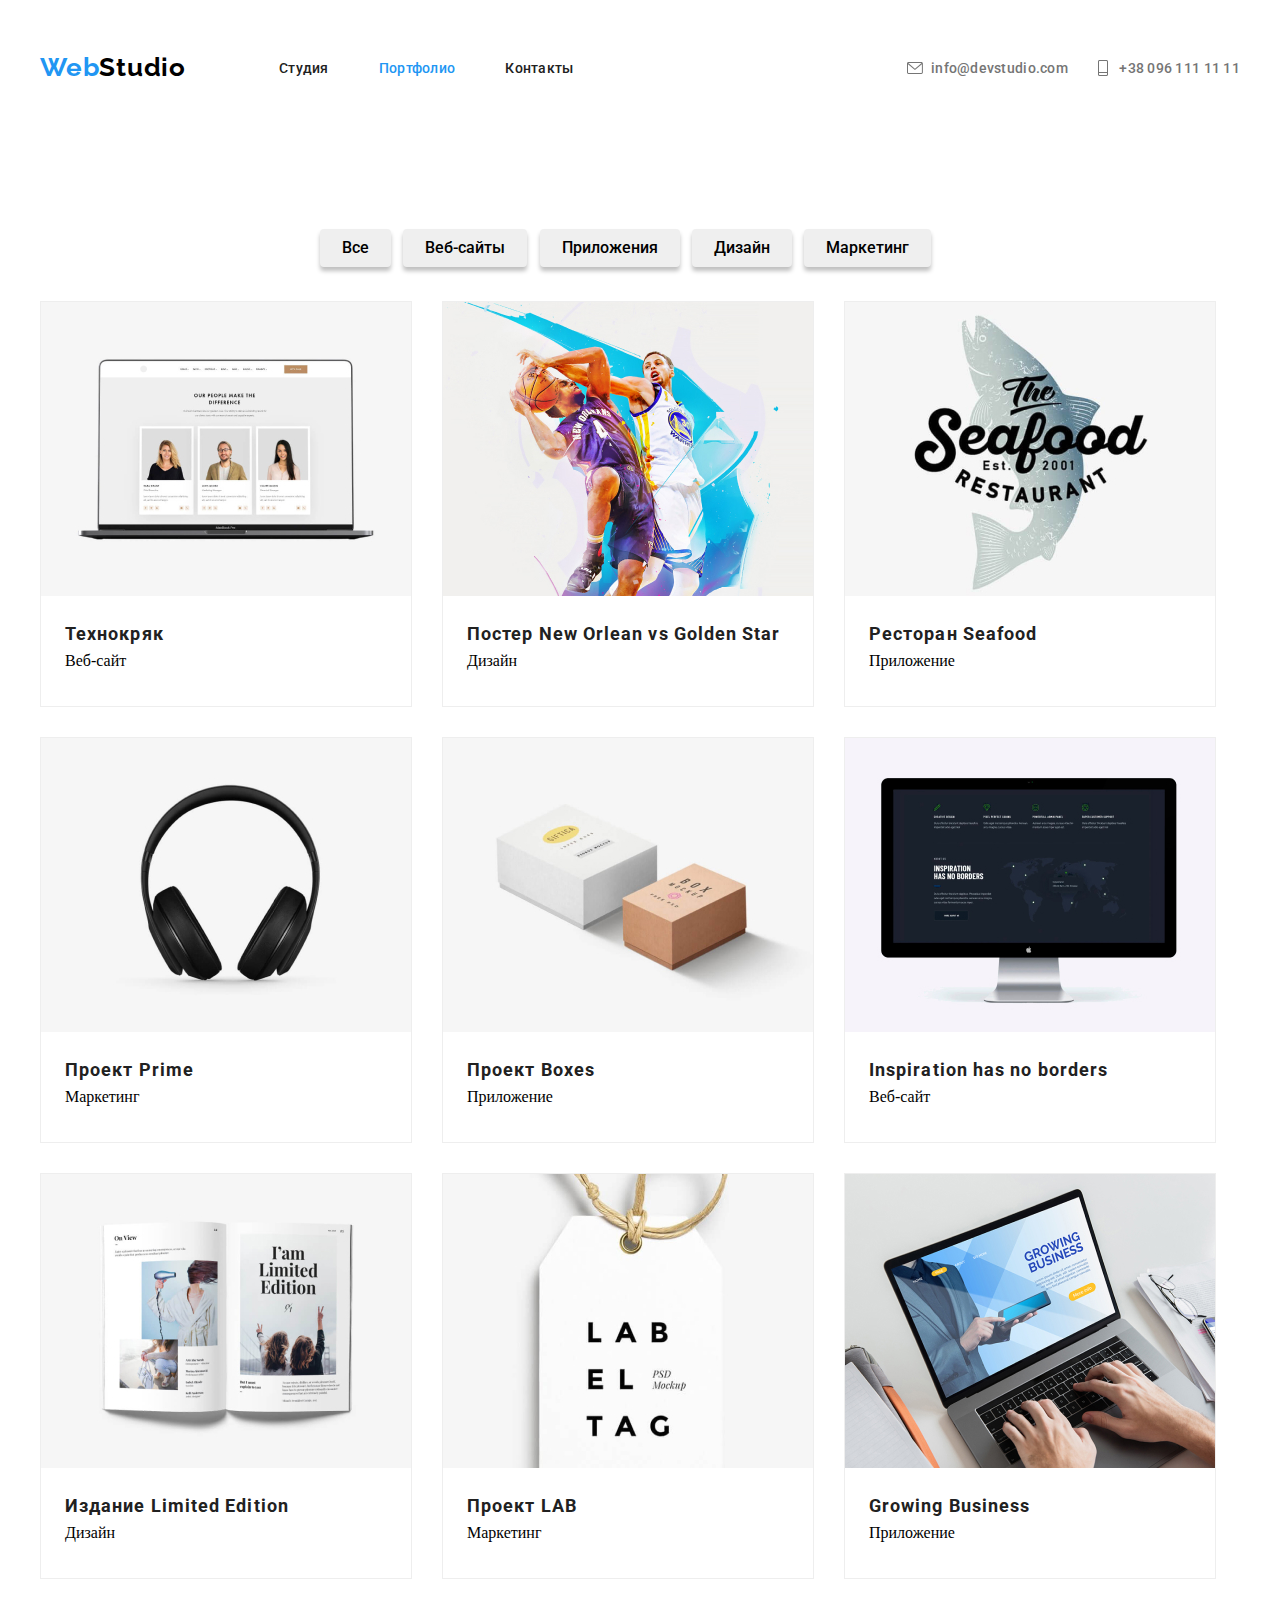
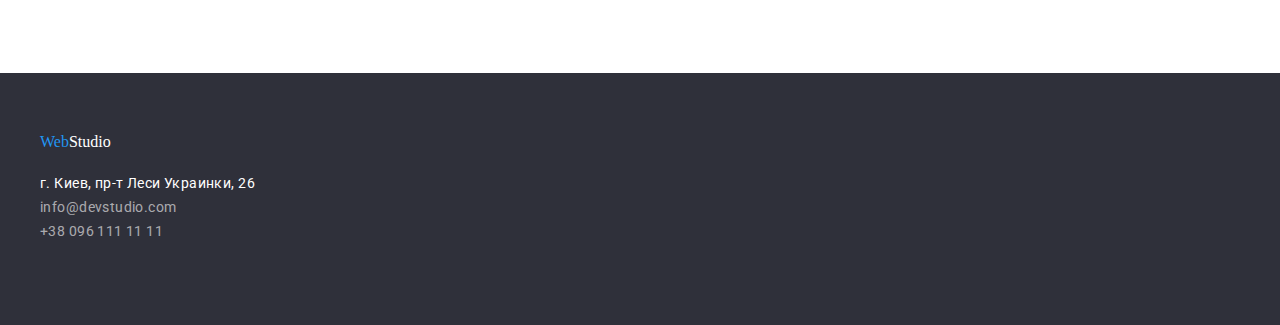
==== portfolio.html @ 3e20b07a "частичная дз-04" ====
<!DOCTYPE html>
<html lang="ru">
<head>
    <meta charset="UTF-8">
    <meta name="viewport" content="width=device-width, initial-scale=1.0">
    <title lang="en">Portfolio</title>
    <link rel="preconnect" href="https://fonts.gstatic.com" />
    <link href="https://fonts.googleapis.com/css2?family=Raleway:wght@700&family=Roboto:wght@400;500;900&display=swap"
        rel="stylesheet">
    <link rel="stylesheet" href="css/styles.css">
    <style>
        a {
            text-decoration: none;
        }
        a span {
            color:#2196F3;
        }
        li {
            list-style-type: none;
        }
    </style>
</head>

<body class="body">
    <header class="header">
        <div class="container">
            <div class="header-menu">
                <nav class="navigation">
                <a class="logo" href="#" lang="en"><span>Web</span>Studio</a>
                <ul class="navigation-list">
                    <li class="item">
                        <a class="link" href="./index.html">Студия</a>
                    </li>

                    <li class="item">
                        <a class="link-active" href="#">Портфолио</a>
                    </li>

                    <li class="item">
                        <a class="link" href="#">Контакты</a>
                    </li>
                </ul>
                </nav>
                <address class="address">
                    <div class="email-header">
                        <svg class="email-icon" width="16" height="12">
                            <use href="./images/sprite.svg#icon-email-icon"></use>
                        </svg>
                        <a class="email" href="mailto:info@devstudio.com">info@devstudio.com</a>
                    </div>
                    <div class="phone-header">
                        <svg width="10" height="16">
                            <use href="./images/sprite.svg#icon-phone-icon"></use>
                        </svg>
                        <a class="phone" href="tel:+380961111111">+38 096 111 11 11</a>
                    </div>
                </address>  
            </div>
        </div>
    </header>
    
    <main>
        <section class="gallary container">
            <ul class="filter-list">
                <li class="item">
                    <button class="filter inline-block" type="button">Все</button>
                </li>
                <li class="item">
                    <button class="filter inline-block " type="button">Веб-сайты</button>
                </li>
                <li class="item">
                    <button class="filter inline-block" type="button">Приложения</button>
                </li>
                <li class="item">
                    <button class="filter inline-block" type="button">Дизайн</button>
                </li>
                <li class="item">
                    <button class="filter inline-block" type="button">Маркетинг</button>
                </li>
            </ul> 
            
            <div class="portfolio-box">
                <ul class="portfolio-list">
                    <li class="item">
                        <img src="./images/portfolio/picture-1.jpg" alt="фото ноутбука" width="370" height="294" title="проект">
                        <div class="title-box">
                            <h4 class="project-name">Технокряк</h4>
                            <p class="project-title">Веб-сайт</p>
                        </div>
                    </li>

                    <li class="item">
                        <img src="./images/portfolio/picture-2.jpg" alt="постер баскетбол" width="370" height="294" title="проект">
                        <div class="title-box">
                            <h4 class="project-name" lang="en">Постер New Orlean vs Golden Star</h4>
                            <p class="project-title">Дизайн</p>
                        </div>
                    </li>

                    <li class="item">
                        <img src="./images/portfolio/picture-3.jpg" alt="фото рыбы" width="370" height="294" title="проект">
                        <div class="title-box">
                            <h4 class="project-name" lang="en">Ресторан Seafood</h4>
                            <p class="project-title">Приложение</p>
                        </div>
                    </li>

                    <li class="item">
                        <img src="./images/portfolio/picture-4.jpg" alt="фото наушников" width="370" height="294" title="проект">
                        <div class="title-box">
                            <h4 class="project-name" lang="en">Проект Prime</h4>
                            <p class="project-title">Маркетинг</p>
                        </div>
                    </li>

                    <li class="item">
                        <img src="./images/portfolio/picture-5.jpg" alt="фото коробок" width="370" height="294" title="проект">
                        <div class="title-box">
                            <h4 class="project-name" lang="en">Проект Boxes</h4>
                            <p class="project-title">Приложение</p>
                        </div>
                    </li>

                    <li class="item">
                        <img src="./images/portfolio/picture-6.jpg" alt="фото монитора" width="370" height="294" title="проект">
                        <div class="title-box">
                            <h4 class="project-name" lang="en">Inspiration has no borders</h4>
                            <p class="project-title">Веб-сайт</p>
                        </div>
                    </li>

                    <li class="item">
                        <img src="./images/portfolio/picture-7.jpg" alt="фото книги" width="370" height="294" title="проект">
                        <div class="title-box">
                            <h4 class="project-name" lang="en">Издание Limited Edition</h4>
                            <p class="project-title">Дизайн</p>
                        </div>
                    </li>

                    <li class="item">
                        <img src="./images/portfolio/picture-8.jpg" alt="фото бирки" width="370" height="294" title="проект">
                        <div class="title-box">
                            <h4 class="project-name" lang="en">Проект LAB</h4>
                            <p class="project-title">Маркетинг</p>
                        </div>
                    </li>

                    <li class="item">
                        <img src="./images/portfolio/picture-9.jpg" alt="фото работы за ноутбуком" width="370" height="294" title="проект">
                        <div class="title-box">
                            <h4 class="project-name">Growing Business</h4>
                            <p class="project-title">Приложение</p>
                        </div>
                    </li>
                </ul>
            </div>
        </section>
    </main>




    <footer class="footer">
        <div class="container">
            <div class="logo-box">
                <a class="logo" href="#" lang="en"><span>Web</span>Studio</a>
            </div>
            <address class="address-box">
            <ul>
                <li class="item">
                    <a class="address" href="https://goo.gl/maps/Gyq4L5XPZPUcdacv8" target="_blank">г. Киев, пр-т Леси Украинки, 26</a>
                </li>
                <li>
                    <a class="email" href="mailto:info@devstudio.com">info@devstudio.com</a>
                </li>
                <li>
                    <a class="phone" href="tel:+380961111111">+38 096 111 11 11</a>
                </li>
            </ul>
            </address> 
        </div>
    </footer>
</body>

</html>
---- css/styles.css ----
:root {
  --primary-text-color: #2196f3;
  --secondary-text-color: #212121;
  --other-text-color: #757575;
}

h1,
h2,
h3,
h4,
h5,
h6 {
  margin: 0;
}

ul {
  margin: 0;
  padding: 0;
}

p {
  margin: 0;
}

img {
  display: block;
  align-items: center;
}

.link:active {
  color: #2196F3;
}

.link:visited {
  color: #212121;
}
  
.body {
  margin: 0px;
}

.container {
  width: 1200px;
  padding: 0 15px;
  margin: 0 auto;
}

.header {
  padding-top: 20px;
  padding-bottom: 20px;
  width: auto;
}

.header .header-menu {
  display: flex;
  align-items: center;
  justify-content: space-between;
}

.header .navigation {
  display: flex;
  align-items: center;
  margin-top: 32px;
  margin-bottom: 32px;
}

.header .logo {
  font-family: "Raleway", sans-serif;
  font-style: normal;
  font-weight: bold;
  font-size: 26px;
  line-height: 31px;
  /* identical to box height */
  letter-spacing: 0.03em;
  color: #000000;
  margin-right: 93px;
}

.header .navigation-list {
  display: flex;
  align-items: center;
}

.navigation-list .item {
  font-family: Roboto;
  font-style: normal;
  font-weight: 500;
  font-size: 14px;
  line-height: 16px;
  letter-spacing: 0.02em;
}

.header .item:not(:last-child) {
  margin-right: 50px;
}

.navigation-list .link {
  color: #212121;
}

.navigation-list .link:hover,
.navigation-list .link:focus {
  color: var(--primary-text-color);
}

.header .link-active {
  color: var(--primary-text-color);
}

.header .address {
  margin-left: auto;
  display: flex;
  justify-content: space-between;
  align-items: center;
  margin-top: 32px;
  margin-bottom: 32px;
}

.header .email-header {
  display: flex;
  width: 161px;
  justify-content: space-between;
  align-items: center;
  margin-right: 30px;
} 



.header .email:hover,
.header .email:focus {
  color: var(--primary-text-color);
}

.header .email {
  font-family: "Roboto", sans-serif;
  font-style: normal;
  font-weight: 500;
  font-size: 14px;
  line-height: 16px;
  letter-spacing: 0.02em;
  color: var(--other-text-color);
}

.header .phone-header {
  display: flex;
  align-items: center;
  justify-content: space-between;
  width: 142px;
}

.address .phone {
  font-family: "Roboto", sans-serif;
  font-style: normal;
  font-weight: 500;
  font-size: 14px;
  line-height: 16px;
  letter-spacing: 0.02em;
  color: var(--other-text-color);
}

.tagline {
  width: auto;
  background-color: #2f303a;
  background-image: linear-gradient(
    rgba(47, 48, 58, 0.4),
    rgba(47, 48, 58, 0.4)
    ), 
    url("../images/main/tagline/tagline_bg.jpg");
  background-repeat: no-repeat;
  background-size: cover;
  padding: 200px 0px;
}

.title {
  font-family: "Roboto", sans-serif;
  font-style: normal;
  font-weight: 900;
  font-size: 44px;
  line-height: 60px;
  /* or 136% */
  text-align: center;
  letter-spacing: 0.06em;
  text-transform: uppercase;
  color: #ffffff;
}

.tagline .button-order-box {
  padding-top: 30px;
  text-align: center;
}

.button-order {
  display: inline-block;
  width: 200px;
  height: 50px;
  border-radius: 4px;
  background-color: #2196f3;

  font-family: "Roboto", sans-serif;
  font-style: normal;
  font-weight: bold;
  font-size: 16px;
  color: #ffffff;
  cursor: pointer;
}

.button-order:hover,
.button-order:focus {
  background: #188ce8;
}

.advantages {
  width: auto;
  margin: 94px auto;
}

.advantages .list {
  display: flex;
  justify-content: space-between;
  height: 251px;
  margin-bottom: 94px;
}

.advantages .item {
  display: inline-block;
  width: 270px;
  height: 251px;
}

.advantages .item:not(:last-child) {
  margin-right: 30px;
}

.advantages .item-box {
  width: 270px;
  height: 120px;
  background-color: #F5F4FA;
  margin-bottom: 30px;
}

.advantages .icon {
  margin: 25px 100px;
}

.advantages .item-head {
  font-family: "Roboto", sans-serif;
  font-style: normal;
  font-weight: bold;
  font-size: 14px;
  line-height: 16px;
  letter-spacing: 0.03em;
  text-transform: uppercase;
  color: var(--secondary-text-color);
}

.advantages .item-body {
  font-family: "Roboto", sans-serif;
  font-style: normal;
  font-weight: normal;
  font-size: 14px;
  line-height: 24px;
  /* or 171% */
  letter-spacing: 0.03em;
  color: var(--other-text-color);
  margin-top: 10px;
}

.our-work .title {
  font-family: "Roboto", sans-serif;
  font-style: normal;
  font-weight: bold;
  font-size: 36px;
  line-height: 42px;
  text-align: center;
  letter-spacing: 0.03em;
  color: #212121;
}

.our-work .presentation-list {
  display: flex;
  justify-content: space-between;
  padding-top: 50px;
  padding-bottom: 94px;
}

.presentation-list .item {
  display: inline-block;
  width: 370px;
  height: 294px;
}

.presentation-list .item:not(:last-child) {
  margin-right: 30px;
}

.our-team {
  width: auto;
  background: #f5f4fa;
}

.our-team .title {
  font-family: "Roboto", sans-serif;
  font-style: normal;
  font-weight: bold;
  font-size: 36px;
  line-height: 42px;
  text-align: center;
  letter-spacing: 0.03em;
  color: var(--secondary-text-color);
  padding-top: 94px;
}

.our-team .our-team-list {
  display: flex;
  justify-content: space-between;
  padding-top: 50px;
  padding-bottom: 94px;
}

.our-team-list .item {
  display: inline-block;
  width: 270px;
  height: 428px;
  left: 215px;
  top: 1635px;
  background: #ffffff;
  box-shadow: 0px 1px 3px rgba(0, 0, 0, 0.12), 0px 1px 1px rgba(0, 0, 0, 0.14),
    0px 2px 1px rgba(0, 0, 0, 0.2);
  border-radius: 0px 0px 4px 4px;
}

.our-team-list .item:not(:last-child) {
  margin-right: 30px;
}

.our-team-list .employee-name {
  font-family: "Roboto", sans-serif;
  font-style: normal;
  font-weight: 500;
  font-size: 16px;
  line-height: 19px;
  /* identical to box height */
  text-align: center;
  letter-spacing: 0.03em;
  color: var(--secondary-text-color);
  padding-top: 30px;
}

.our-team-list .employee-position {
  font-family: "Roboto", sans-serif;
  font-style: normal;
  font-weight: normal;
  font-size: 16px;
  line-height: 19px;
  /* identical to box height */
  text-align: center;
  letter-spacing: 0.03em;
  color: var(--other-text-color);
  padding-top: 10px;
}






















.our-team .social-box {
  display: flex;
  justify-content: space-between;
  width: 206px;
  height: 44px;
  margin: 16px 32px 30px 32px;
}



.our-team .social-link {
  display:flex;
  justify-content: center;
  align-items: center;
  width: 44px;
  height: 44px;
  background-color: #ffff;
  border-radius: 50%;
  
}


/* .social-link:hover .social-icon,
.social-link:focus .social-icon {
  fill: #FFFFFF;
} */


.our-team .social-icon {
   width: 20px;
   height: 20px;
}

.clients {
  width: auto;
  background: #ffffff;
}

.clients .title {
  font-family: "Roboto", sans-serif;
  font-style: normal;
  font-weight: bold;
  font-size: 36px;
  line-height: 42px;
  text-align: center;
  letter-spacing: 0.03em;
  color: #212121;
  padding-top: 94px;
}

.clients .box-icon {
  display: flex;
  justify-content: space-between;
  align-items: center;
  padding-top: 50px;
  padding-bottom: 94px;
}

.clients .item-icon {
  display: flex;
  justify-content: center;
  align-items: center;
  width: 170px;
  height: 90px;
  border: 1px solid #AFB1B8;
  border-radius: 4px;
}

.clients .client-icon {
  
  
}































.footer {
  width: auto;
  height: 252px;
  background: #2f303a;
}

.footer .logo-box {
  width: 145;
  height: 31;
  padding-top: 60px;
}
.footer .logo {
 color: #ffffff;
}

.footer .address-box {
  width: 231px;
  height: 81px;
  margin-top: 20px;
}

.footer .address {
font-family: Roboto;
font-style: normal;
font-weight: normal;
font-size: 14px;
line-height: 24px;
/* or 171% */
letter-spacing: 0.03em;
color: #FFFFFF;
}

.footer .item :not(:last-child) {
  padding-bottom: 9px;
}

.footer .email,
.footer .phone {
font-family: Roboto;
font-style: normal;
font-weight: normal;
font-size: 14px;
line-height: 24px;
/* or 171% */
letter-spacing: 0.03em;
color: rgba(255, 255, 255, 0.6);
}

.body {
  margin: 0px;
}

.gallary .filter-list {
  display: flex;
  margin: 94px 309px 34px 280px;
  justify-content: space-between;
  border: 0px;
}
   
.filter-list .item:not(:last-child) {
  margin-right: 8px;
}

.item .filter {
  font-family: "Roboto", sans-serif;
  font-style: normal;
  font-weight: 500;
  font-size: 16px;
  line-height: 26px;
  /* identical to box height, or 162% */
  
  text-align: center;
  vertical-align: Top;
  letter-spacing: 3%
  letter-spacing: 0.03em;
  padding: 6px 22px;
  background color: #F5F4FA;
  box-shadow: 0px 4px 4px rgba(0, 0, 0, 0.25);
  border-radius: 4px;
  cursor: pointer;
  border: 0px;
}

.item .filter:hover,
.item .filter:focus {
  background-color: var(--primary-text-color);
  color: #ffffff;
}

.gallary .portfolio-box {
  margin-right: auto;
  margin-left: auto;
  margin-bottom: 94px;
}

.portfolio-box .portfolio-list{
  margin: 0px;
  padding: 0px;
  list-style: none;
  display: flex;
  flex-wrap: wrap;
  margin-top: -30px;
  margin-left: -30px;
}

.portfolio-list .item {
  flex-basis: calc(100/3 - 36px);
  margin-left: 30px;
  margin-top: 30px;
  margin-right: 0px;
  border: 1px solid #eeeeee;
}

.portfolio-list .title-box {
  width: 322px;
  height: 70px;
  padding: 20px 24px;
}

.portfolio-list .project-name {
  font-family: "Roboto", sans-serif;
  font-style: normal;
  font-weight: bold;
  font-size: 18px;
  line-height: 36px;
  /* identical to box height, or 200% */
  letter-spacing: 0.06em;
  color: var(--secondary-text-color);
}

.list-portfolio .project-title {
  font-family: "Roboto", sans-serif;
  font-style: normal;
  font-weight: normal;
  font-size: 16px;
  line-height: 30px;
  /* identical to box height, or 187% */
  letter-spacing: 0.03em;
  color: var(--other-text-color);
}
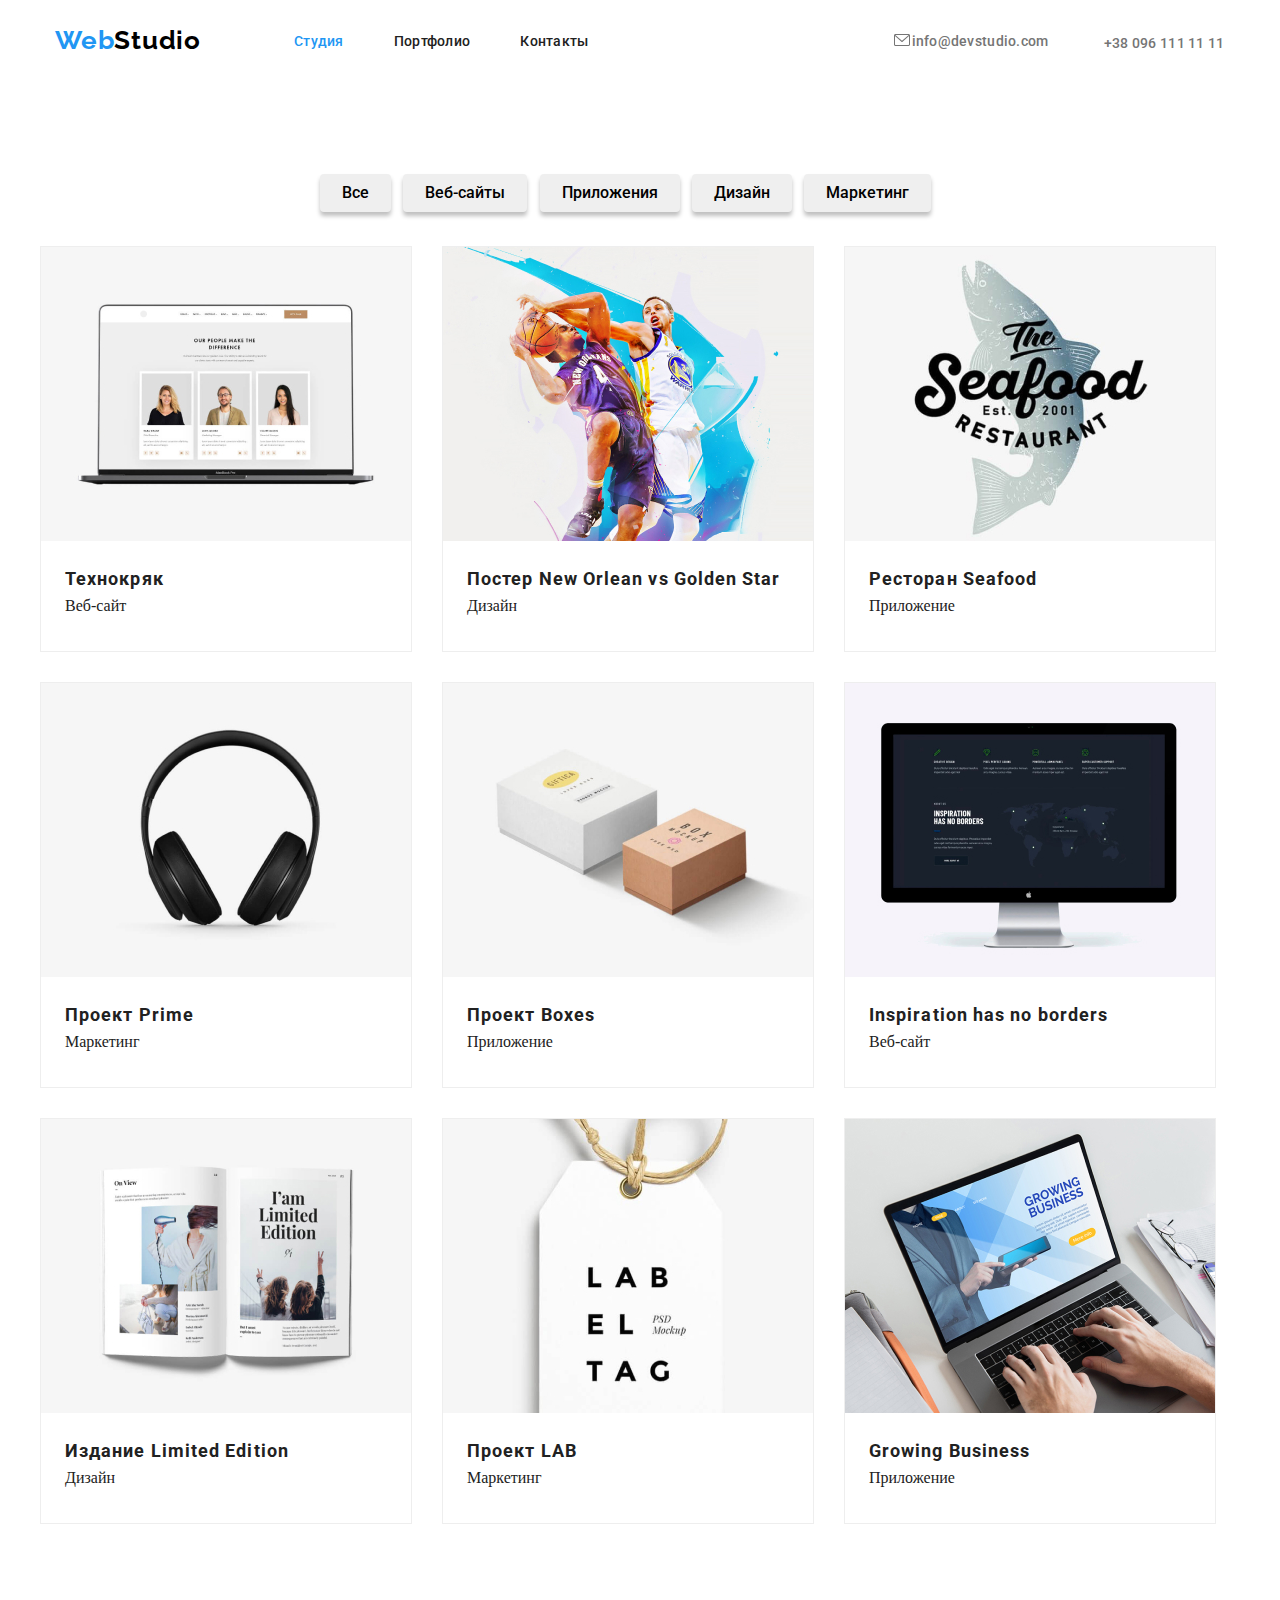
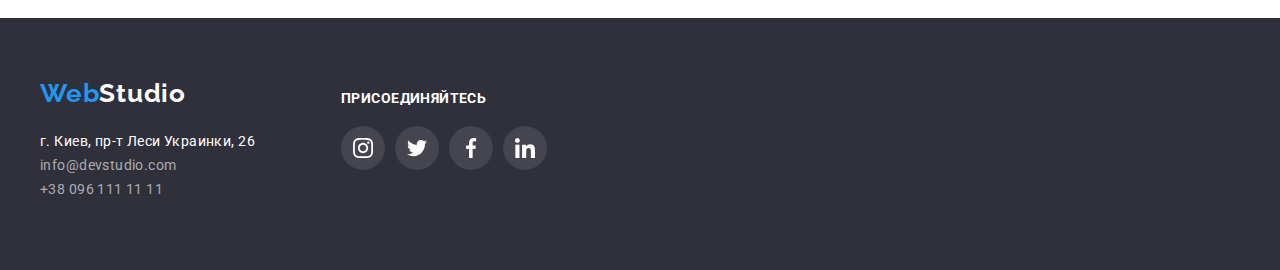
==== commit 565e0de7: "ДЗ04" ====
--- a/portfolio.html
+++ b/portfolio.html
@@ -25,36 +25,28 @@
     <header class="header">
         <div class="container">
             <div class="header-menu">
-                <nav class="navigation">
                 <a class="logo" href="#" lang="en"><span>Web</span>Studio</a>
                 <ul class="navigation-list">
                     <li class="item">
-                        <a class="link" href="./index.html">Студия</a>
-                    </li>
-
-                    <li class="item">
-                        <a class="link-active" href="#">Портфолио</a>
-                    </li>
-
+                        <a class="link-active" href="#">Студия</a>
+                    </li>
+    
+                    <li class="item">
+                        <a class="link" href="./portfolio.html">Портфолио</a>
+                    </li>
+    
                     <li class="item">
                         <a class="link" href="#">Контакты</a>
                     </li>
                 </ul>
-                </nav>
-                <address class="address">
-                    <div class="email-header">
-                        <svg class="email-icon" width="16" height="12">
-                            <use href="./images/sprite.svg#icon-email-icon"></use>
-                        </svg>
-                        <a class="email" href="mailto:info@devstudio.com">info@devstudio.com</a>
-                    </div>
-                    <div class="phone-header">
-                        <svg width="10" height="16">
-                            <use href="./images/sprite.svg#icon-phone-icon"></use>
-                        </svg>
-                        <a class="phone" href="tel:+380961111111">+38 096 111 11 11</a>
-                    </div>
-                </address>  
+    
+                <div class="email-box">
+                    <a class="email-link" href="">info@devstudio.com</a>
+                </div>
+    
+                <div class="phone-box">
+                    <a class="phone-link" href="">+38 096 111 11 11</a>
+                </div>
             </div>
         </div>
     </header>
@@ -82,104 +74,164 @@
             <div class="portfolio-box">
                 <ul class="portfolio-list">
                     <li class="item">
-                        <img src="./images/portfolio/picture-1.jpg" alt="фото ноутбука" width="370" height="294" title="проект">
-                        <div class="title-box">
-                            <h4 class="project-name">Технокряк</h4>
-                            <p class="project-title">Веб-сайт</p>
-                        </div>
-                    </li>
-
-                    <li class="item">
-                        <img src="./images/portfolio/picture-2.jpg" alt="постер баскетбол" width="370" height="294" title="проект">
-                        <div class="title-box">
-                            <h4 class="project-name" lang="en">Постер New Orlean vs Golden Star</h4>
-                            <p class="project-title">Дизайн</p>
-                        </div>
-                    </li>
-
-                    <li class="item">
-                        <img src="./images/portfolio/picture-3.jpg" alt="фото рыбы" width="370" height="294" title="проект">
-                        <div class="title-box">
-                            <h4 class="project-name" lang="en">Ресторан Seafood</h4>
-                            <p class="project-title">Приложение</p>
-                        </div>
-                    </li>
-
-                    <li class="item">
-                        <img src="./images/portfolio/picture-4.jpg" alt="фото наушников" width="370" height="294" title="проект">
-                        <div class="title-box">
-                            <h4 class="project-name" lang="en">Проект Prime</h4>
-                            <p class="project-title">Маркетинг</p>
-                        </div>
-                    </li>
-
-                    <li class="item">
-                        <img src="./images/portfolio/picture-5.jpg" alt="фото коробок" width="370" height="294" title="проект">
-                        <div class="title-box">
-                            <h4 class="project-name" lang="en">Проект Boxes</h4>
-                            <p class="project-title">Приложение</p>
-                        </div>
-                    </li>
-
-                    <li class="item">
-                        <img src="./images/portfolio/picture-6.jpg" alt="фото монитора" width="370" height="294" title="проект">
-                        <div class="title-box">
-                            <h4 class="project-name" lang="en">Inspiration has no borders</h4>
-                            <p class="project-title">Веб-сайт</p>
-                        </div>
-                    </li>
-
-                    <li class="item">
-                        <img src="./images/portfolio/picture-7.jpg" alt="фото книги" width="370" height="294" title="проект">
-                        <div class="title-box">
-                            <h4 class="project-name" lang="en">Издание Limited Edition</h4>
-                            <p class="project-title">Дизайн</p>
-                        </div>
-                    </li>
-
-                    <li class="item">
-                        <img src="./images/portfolio/picture-8.jpg" alt="фото бирки" width="370" height="294" title="проект">
-                        <div class="title-box">
-                            <h4 class="project-name" lang="en">Проект LAB</h4>
-                            <p class="project-title">Маркетинг</p>
-                        </div>
-                    </li>
-
-                    <li class="item">
-                        <img src="./images/portfolio/picture-9.jpg" alt="фото работы за ноутбуком" width="370" height="294" title="проект">
-                        <div class="title-box">
-                            <h4 class="project-name">Growing Business</h4>
-                            <p class="project-title">Приложение</p>
-                        </div>
+                        <a class="link" href="">
+                            <img src="./images/portfolio/picture-1.jpg" alt="фото ноутбука" width="370" height="294" title="проект">
+                            <div class="title-box">
+                                <h4 class="project-name">Технокряк</h4>
+                                <p class="project-title">Веб-сайт</p>
+                            </div>
+                        </a>
+                    </li>
+
+                    <li class="item">
+                        <a class="link" href="">
+                            <img src="./images/portfolio/picture-2.jpg" alt="постер баскетбол" width="370" height="294" title="проект">
+                            <div class="title-box">
+                                <h4 class="project-name" lang="en">Постер New Orlean vs Golden Star</h4>
+                                <p class="project-title">Дизайн</p>
+                            </div>
+                        </a>
+                    </li>
+
+                    <li class="item">
+                        <a class="link" href="">
+                            <img src="./images/portfolio/picture-3.jpg" alt="фото рыбы" width="370" height="294" title="проект">
+                            <div class="title-box">
+                                <h4 class="project-name" lang="en">Ресторан Seafood</h4>
+                                <p class="project-title">Приложение</p>
+                            </div>
+                        </a>
+                    </li>
+
+                    <li class="item">
+                        <a class="link" href="">
+                            <img src="./images/portfolio/picture-4.jpg" alt="фото наушников" width="370" height="294" title="проект">
+                            <div class="title-box">
+                                <h4 class="project-name" lang="en">Проект Prime</h4>
+                                <p class="project-title">Маркетинг</p>
+                            </div>
+                        </a>
+                    </li>
+
+                    <li class="item">
+                        <a class="link" href="">
+                            <img src="./images/portfolio/picture-5.jpg" alt="фото коробок" width="370" height="294" title="проект">
+                            <div class="title-box">
+                                <h4 class="project-name" lang="en">Проект Boxes</h4>
+                                <p class="project-title">Приложение</p>
+                            </div>
+                        </a>
+                    </li>
+
+                    <li class="item">
+                        <a class="link" href="">
+                            <img src="./images/portfolio/picture-6.jpg" alt="фото монитора" width="370" height="294" title="проект">
+                            <div class="title-box">
+                                <h4 class="project-name" lang="en">Inspiration has no borders</h4>
+                                <p class="project-title">Веб-сайт</p>
+                            </div>
+                        </a>
+                    </li>
+
+                    <li class="item">
+                        <a class="link" href="">
+                            <img src="./images/portfolio/picture-7.jpg" alt="фото книги" width="370" height="294" title="проект">
+                            <div class="title-box">
+                                <h4 class="project-name" lang="en">Издание Limited Edition</h4>
+                                <p class="project-title">Дизайн</p>
+                            </div>
+                        </a>
+                    </li>
+
+                    <li class="item">
+                        <a class="link" href="">
+                            <img src="./images/portfolio/picture-8.jpg" alt="фото бирки" width="370" height="294" title="проект">
+                            <div class="title-box">
+                                <h4 class="project-name" lang="en">Проект LAB</h4>
+                                <p class="project-title">Маркетинг</p>
+                            </div>
+                        </a>
+                    </li>
+
+                    <li class="item">
+                        <a class="link" href="">
+                            <img src="./images/portfolio/picture-9.jpg" alt="фото работы за ноутбуком" width="370" height="294" title="проект">
+                            <div class="title-box">
+                                <h4 class="project-name">Growing Business</h4>
+                                <p class="project-title">Приложение</p>
+                            </div>
+                        </a>
                     </li>
                 </ul>
             </div>
         </section>
     </main>
 
-
-
-
     <footer class="footer">
         <div class="container">
-            <div class="logo-box">
-                <a class="logo" href="#" lang="en"><span>Web</span>Studio</a>
+            <div class="footer-info">
+                <div class="first-box">
+                    <div class="logo-box">
+                        <a class="logo" href="#" lang="en"><span>Web</span>Studio</a>
+                    </div>
+                    <address class="contacts">
+                        <ul>
+                            <li class="item">
+                                <a class="address" href="https://goo.gl/maps/Gyq4L5XPZPUcdacv8" target="_blank">г. Киев,
+                                    пр-т Леси Украинки, 26</a>
+                            </li>
+    
+                            <li class="item">
+                                <a class="email" href="mailto:info@devstudio.com">info@devstudio.com</a>
+                            </li>
+    
+                            <li class="item">
+                                <a class="phone" href="tel:+380961111111">+38 096 111 11 11</a>
+                            </li>
+                        </ul>
+                    </address>
+                </div>
+    
+                <div class="second-box">
+                    <p class="invitation">Присоединяйтесь</p>
+                    <ul class="footer-social-box">
+                        <li class="social-item">
+                            <a class="social-link" href="">
+                                <svg class="social-icon">
+                                    <use href="./images/sprite.svg#icon-instagram-icon"></use>
+                                </svg>
+                            </a>
+                        </li>
+    
+                        <li class="social-item">
+                            <a class="social-link" href="">
+                                <svg class="social-icon">
+                                    <use href="./images/sprite.svg#icon-twitter-icon"></use>
+                                </svg>
+                            </a>
+                        </li>
+    
+                        <li class="social-item">
+                            <a class="social-link" href="">
+                                <svg class="social-icon">
+                                    <use href="./images/sprite.svg#icon-facebook-icon"></use>
+                                </svg>
+                            </a>
+                        </li>
+    
+                        <li class="social-item">
+                            <a class="social-link" href="">
+                                <svg class="social-icon">
+                                    <use href="./images/sprite.svg#icon-linkedin-icon"></use>
+                                </svg>
+                            </a>
+                        </li>
+                    </ul>
+                </div>
             </div>
-            <address class="address-box">
-            <ul>
-                <li class="item">
-                    <a class="address" href="https://goo.gl/maps/Gyq4L5XPZPUcdacv8" target="_blank">г. Киев, пр-т Леси Украинки, 26</a>
-                </li>
-                <li>
-                    <a class="email" href="mailto:info@devstudio.com">info@devstudio.com</a>
-                </li>
-                <li>
-                    <a class="phone" href="tel:+380961111111">+38 096 111 11 11</a>
-                </li>
-            </ul>
-            </address> 
         </div>
     </footer>
+
 </body>
 
 </html>
--- a/css/styles.css
+++ b/css/styles.css
@@ -46,92 +46,40 @@
 }
 
 .header {
-  padding-top: 20px;
-  padding-bottom: 20px;
   width: auto;
+  height: 80px;
+  background: #FFFFFF;
 }
 
 .header .header-menu {
   display: flex;
   align-items: center;
-  justify-content: space-between;
-}
-
-.header .navigation {
-  display: flex;
-  align-items: center;
-  margin-top: 32px;
-  margin-bottom: 32px;
 }
 
 .header .logo {
+  display: inline-block;
+  padding: 24px 0px 25px 15px;
   font-family: "Raleway", sans-serif;
   font-style: normal;
   font-weight: bold;
   font-size: 26px;
   line-height: 31px;
-  /* identical to box height */
   letter-spacing: 0.03em;
   color: #000000;
-  margin-right: 93px;
 }
 
 .header .navigation-list {
-  display: flex;
-  align-items: center;
-}
-
-.navigation-list .item {
-  font-family: Roboto;
-  font-style: normal;
-  font-weight: 500;
-  font-size: 14px;
-  line-height: 16px;
-  letter-spacing: 0.02em;
-}
-
-.header .item:not(:last-child) {
+  display:flex;
+  padding: 32px 0px 32px 0px;
+  margin: 0px 305px 0px 93px;
+}
+
+.navigation-list .item:not(:last-child) {
   margin-right: 50px;
 }
 
+.navigation-list .link-active,
 .navigation-list .link {
-  color: #212121;
-}
-
-.navigation-list .link:hover,
-.navigation-list .link:focus {
-  color: var(--primary-text-color);
-}
-
-.header .link-active {
-  color: var(--primary-text-color);
-}
-
-.header .address {
-  margin-left: auto;
-  display: flex;
-  justify-content: space-between;
-  align-items: center;
-  margin-top: 32px;
-  margin-bottom: 32px;
-}
-
-.header .email-header {
-  display: flex;
-  width: 161px;
-  justify-content: space-between;
-  align-items: center;
-  margin-right: 30px;
-} 
-
-
-
-.header .email:hover,
-.header .email:focus {
-  color: var(--primary-text-color);
-}
-
-.header .email {
   font-family: "Roboto", sans-serif;
   font-style: normal;
   font-weight: 500;
@@ -141,25 +89,90 @@
   color: var(--other-text-color);
 }
 
-.header .phone-header {
-  display: flex;
-  align-items: center;
-  justify-content: space-between;
-  width: 142px;
-}
-
-.address .phone {
+.navigation-list .link {
+  color: #212121;
+}
+
+.navigation-list .link:hover,
+.navigation-list .link:focus {
+  color: var(--primary-text-color);
+}
+
+.header .link-active {
+  color: var(--primary-text-color);
+}
+
+.header .email-box {
+  display: flex;
+  width: 161px;
+  height: 16px;
+  margin: 0px 30px 0px 0px;
+  padding: 32px 0px 32px 0px;
+  align-items: center;
+} 
+
+.email-box .email-link {
   font-family: "Roboto", sans-serif;
   font-style: normal;
   font-weight: 500;
   font-size: 14px;
   line-height: 16px;
   letter-spacing: 0.02em;
-  color: var(--other-text-color);
+  color: #757575;
+  margin: 0px;
+  padding: 0px;
+}
+
+.email-box .email-link::before {
+  display:inline-block;
+  content: "";
+  width: 16px;
+  height: 12px;
+  margin-right: 2px;
+  background-image: url("../images/main/header/envelope.svg")
+}
+
+.email-box .email-link:hover,
+.email-box .email-link:focus {
+  color: var(--primary-text-color); 
+}
+
+.header .phone-box {
+  display: flex;
+  width: 142px;
+  height: 16px;
+  margin: 0px;
+  padding: 32px 15px 32px 0px;
+  align-items: center;
+}
+
+.phone-box .phone-link {
+  font-family: "Roboto", sans-serif;
+  font-style: normal;
+  font-weight: 500;
+  font-size: 14px;
+  line-height: 16px;
+  letter-spacing: 0.02em;
+  color: #757575;
+}
+
+.phone-box .phone-link::before {
+  display:inline-block;
+  content: "";
+  width: 10px;
+  height: 16px;
+  margin-right: 10px;
+  background-image: url("../images/sprite.svg#icon-phone-icon")
+}
+
+.phone-box .phone-link:hover,
+.phone-box .phone-link:focus {
+  color: var(--primary-text-color); 
 }
 
 .tagline {
   width: auto;
+  height: 600px;
   background-color: #2f303a;
   background-image: linear-gradient(
     rgba(47, 48, 58, 0.4),
@@ -168,10 +181,16 @@
     url("../images/main/tagline/tagline_bg.jpg");
   background-repeat: no-repeat;
   background-size: cover;
-  padding: 200px 0px;
+}
+
+.tagline .title-box {
+  text-align: center;
 }
 
 .title {
+  display: inline-block;
+  padding: 200px 252px 0px 252px;
+  margin: 0px 0px 30px 0px;
   font-family: "Roboto", sans-serif;
   font-style: normal;
   font-weight: 900;
@@ -185,7 +204,6 @@
 }
 
 .tagline .button-order-box {
-  padding-top: 30px;
   text-align: center;
 }
 
@@ -193,6 +211,8 @@
   display: inline-block;
   width: 200px;
   height: 50px;
+  padding: 0px;
+  margin: none;
   border-radius: 4px;
   background-color: #2196f3;
 
@@ -265,6 +285,11 @@
   margin-top: 10px;
 }
 
+.our-work .title-box {
+  text-align: center;
+  padding: 0px;
+}
+
 .our-work .title {
   font-family: "Roboto", sans-serif;
   font-style: normal;
@@ -274,6 +299,7 @@
   text-align: center;
   letter-spacing: 0.03em;
   color: #212121;
+  padding: 0px;
 }
 
 .our-work .presentation-list {
@@ -296,6 +322,10 @@
 .our-team {
   width: auto;
   background: #f5f4fa;
+}
+
+.our-team .title-box {
+  text-align: center;
 }
 
 .our-team .title {
@@ -359,27 +389,6 @@
   padding-top: 10px;
 }
 
-
-
-
-
-
-
-
-
-
-
-
-
-
-
-
-
-
-
-
-
-
 .our-team .social-box {
   display: flex;
   justify-content: space-between;
@@ -388,29 +397,31 @@
   margin: 16px 32px 30px 32px;
 }
 
-
-
 .our-team .social-link {
   display:flex;
   justify-content: center;
   align-items: center;
   width: 44px;
   height: 44px;
-  background-color: #ffff;
+  background-color: #ffffff;
   border-radius: 50%;
   
 }
 
-
-/* .social-link:hover .social-icon,
+.social-link:hover,
+.social-link:focus {
+  background-color: #2196f3;
+}
+
+.social-link:hover .social-icon,
 .social-link:focus .social-icon {
   fill: #FFFFFF;
-} */
-
+}
 
 .our-team .social-icon {
    width: 20px;
    height: 20px;
+   fill: #afb1b8;
 }
 
 .clients {
@@ -418,6 +429,10 @@
   background: #ffffff;
 }
 
+.clients .title-box {
+  text-align: center;
+}
+
 .clients .title {
   font-family: "Roboto", sans-serif;
   font-style: normal;
@@ -430,58 +445,49 @@
   padding-top: 94px;
 }
 
-.clients .box-icon {
+.clients .client-box {
   display: flex;
   justify-content: space-between;
   align-items: center;
+  width: 1170px;
+  height: 182px;
   padding-top: 50px;
   padding-bottom: 94px;
 }
 
-.clients .item-icon {
+.clients .client-item {
   display: flex;
   justify-content: center;
   align-items: center;
   width: 170px;
   height: 90px;
+}
+
+.clients .client-link {
+  display: flex;
+  justify-content: center;
+  align-items: center;
+  width: 170px;
+  height: 90px;
+  padding: 0px;
+  margin: none;
   border: 1px solid #AFB1B8;
   border-radius: 4px;
 }
 
-.clients .client-icon {
-  
-  
-}
-
-
-
-
-
-
-
-
-
-
-
-
-
-
-
-
-
-
-
-
-
-
-
-
-
-
-
-
-
-
+.client-icon {
+  fill:#afb1b8;
+}
+
+.client-link:hover,
+.client-link:focus {
+  border: 1px solid #2196f3;
+}
+
+.client-link:hover .client-icon,
+.client-link:focus .client-icon {
+  fill: #2196f3;
+}
 
 .footer {
   width: auto;
@@ -489,46 +495,107 @@
   background: #2f303a;
 }
 
-.footer .logo-box {
-  width: 145;
-  height: 31;
+.footer .footer-info {
+  display: flex;
+  justify-content: start;
+}
+
+.footer .first-box {
+  display: block;
   padding-top: 60px;
-}
+  padding-bottom: 60px;
+  margin-right: 70px;
+}
+
 .footer .logo {
- color: #ffffff;
-}
-
-.footer .address-box {
+  font-family: "Raleway", sans-serif;
+  font-style: normal;
+  font-weight: bold;
+  font-size: 26px;
+  line-height: 31px;
+/* identical to box height */
+  letter-spacing: 0.03em;
+  color: #ffffff;
+}
+
+.footer .contacts {
   width: 231px;
   height: 81px;
   margin-top: 20px;
 }
 
-.footer .address {
-font-family: Roboto;
-font-style: normal;
-font-weight: normal;
-font-size: 14px;
-line-height: 24px;
-/* or 171% */
-letter-spacing: 0.03em;
-color: #FFFFFF;
-}
-
 .footer .item :not(:last-child) {
   padding-bottom: 9px;
 }
 
+.footer .address {
+  font-family: "Roboto", sans-serif;
+  font-style: normal;
+  font-weight: normal;
+  font-size: 14px;
+  line-height: 24px;
+  letter-spacing: 0.03em;
+  color: #FFFFFF;
+}
+
 .footer .email,
 .footer .phone {
-font-family: Roboto;
-font-style: normal;
-font-weight: normal;
-font-size: 14px;
-line-height: 24px;
-/* or 171% */
-letter-spacing: 0.03em;
-color: rgba(255, 255, 255, 0.6);
+  font-family: "Roboto", sans-serif;
+  font-style: normal;
+  font-weight: normal;
+  font-size: 14px;
+  line-height: 24px;
+  letter-spacing: 0.03em;
+  color: rgba(255, 255, 255, 0.6);
+}
+
+.footer .second-box {
+  display: inline-block;
+  width: 206px;
+  height: 80px;
+  padding-top: 72px;
+  padding-bottom: 100px;
+}
+
+.footer .invitation {
+  font-family: "Roboto", sans-serif;
+  font-style: normal;
+  font-weight: bold;
+  font-size: 14px;
+  line-height: 16px;
+  letter-spacing: 0.03em;
+  text-transform: uppercase;
+  color: #FFFFFF;
+}
+
+.footer .footer-social-box {
+  display: flex;
+  justify-content: space-between;
+  align-items: center;
+  width: 206px;
+  height: 44px;
+  margin-top: 20px;
+}
+
+.footer .social-link {
+  display:flex;
+  justify-content: center;
+  align-items: center;
+  width: 44px;
+  height: 44px;
+  background-color: rgba(255, 255, 255, 0.1);
+  border-radius: 50%;
+}
+
+.footer .social-link:hover,
+.footer .social-link:focus {
+  background-color: #2196f3;
+}
+
+.footer .social-icon {
+   width: 20px;
+   height: 20px;
+   fill: #ffffff;
 }
 
 .body {
@@ -572,6 +639,19 @@
   color: #ffffff;
 }
 
+
+
+
+
+
+
+
+
+
+
+
+
+
 .gallary .portfolio-box {
   margin-right: auto;
   margin-left: auto;
@@ -588,7 +668,7 @@
   margin-left: -30px;
 }
 
-.portfolio-list .item {
+.portfolio-box .item {
   flex-basis: calc(100/3 - 36px);
   margin-left: 30px;
   margin-top: 30px;
@@ -596,6 +676,18 @@
   border: 1px solid #eeeeee;
 }
 
+.portfolio-box .link {
+  display: inline-block;
+  width: 370px;
+  height: 404px;
+  box-shadow: none;
+}
+
+.portfolio-box .link:hover,
+.portfolio-box .link:focus {
+  box-shadow:  1px 1px rgba(0, 0, 0, 0.12), 0px 4px 4px rgba(0, 0, 0, 0.06), 1px 4px 6px rgba(0, 0, 0, 0.16);
+}
+
 .portfolio-list .title-box {
   width: 322px;
   height: 70px;
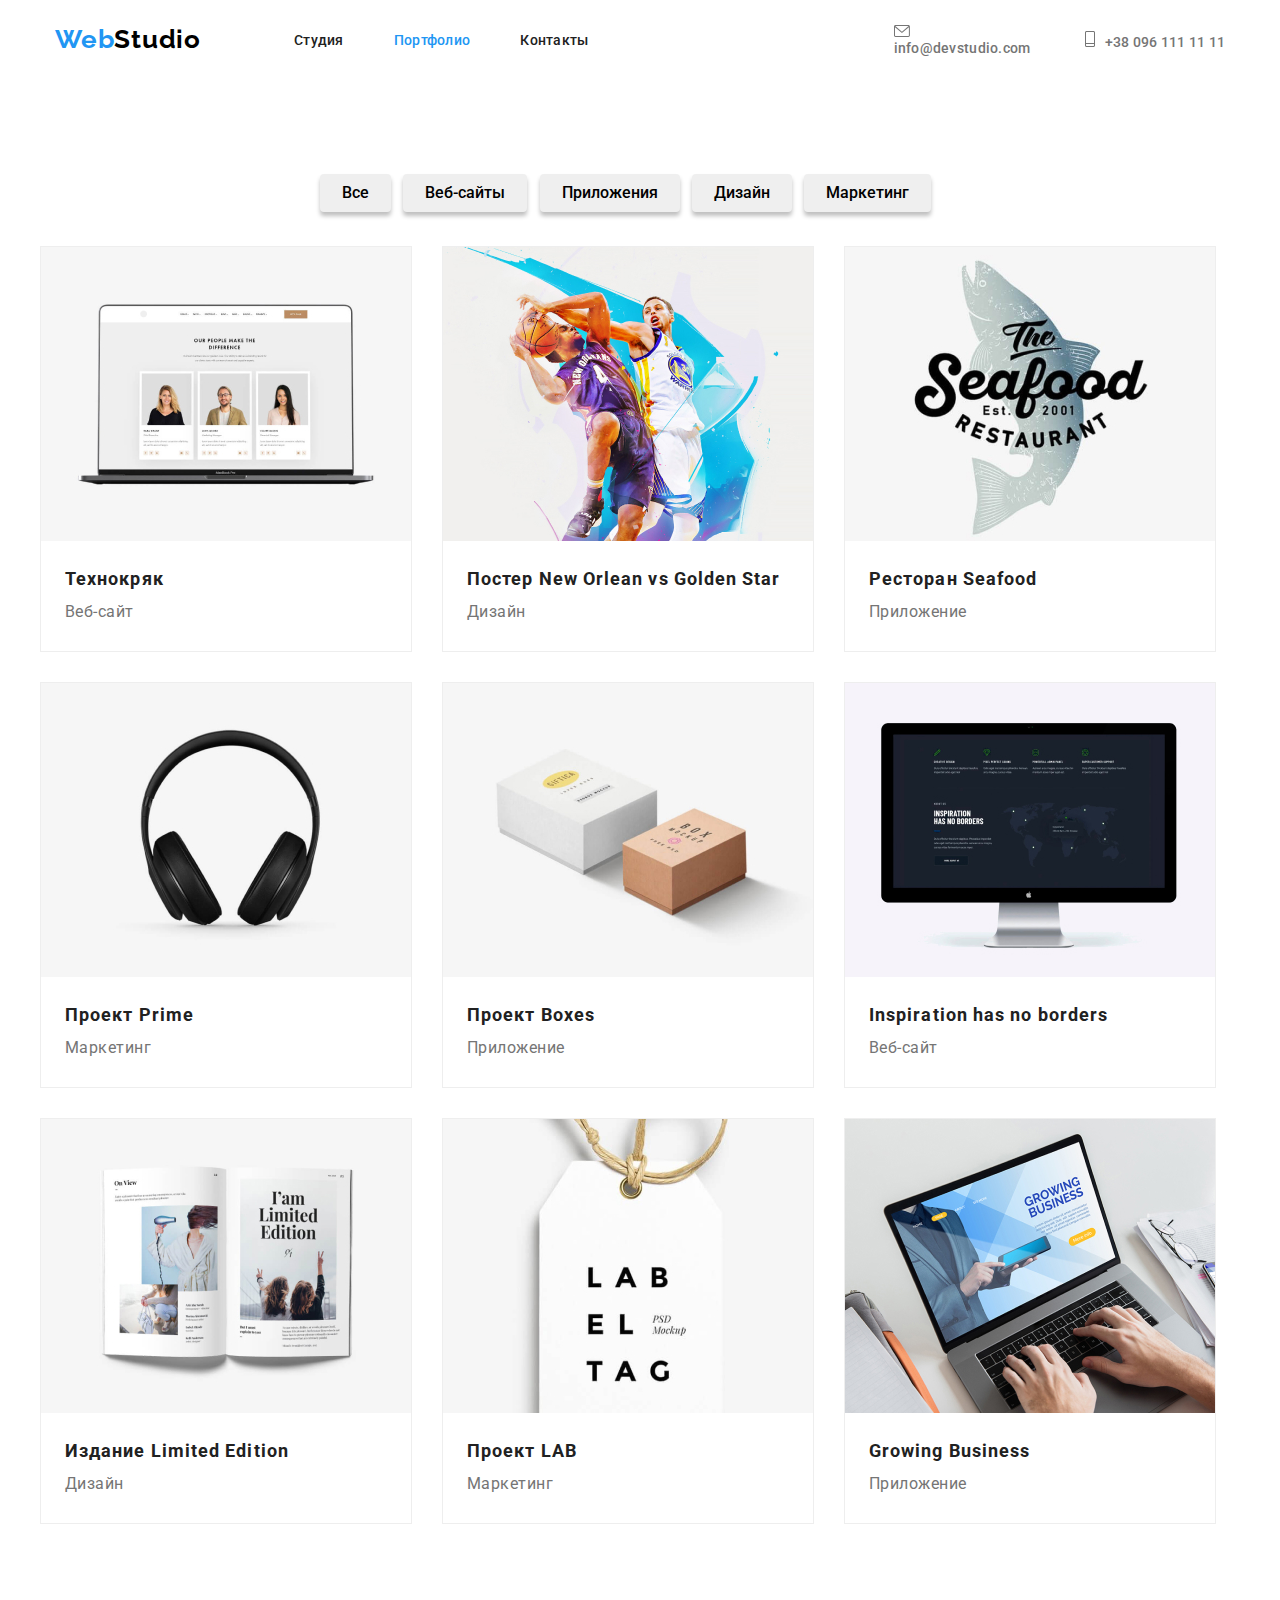
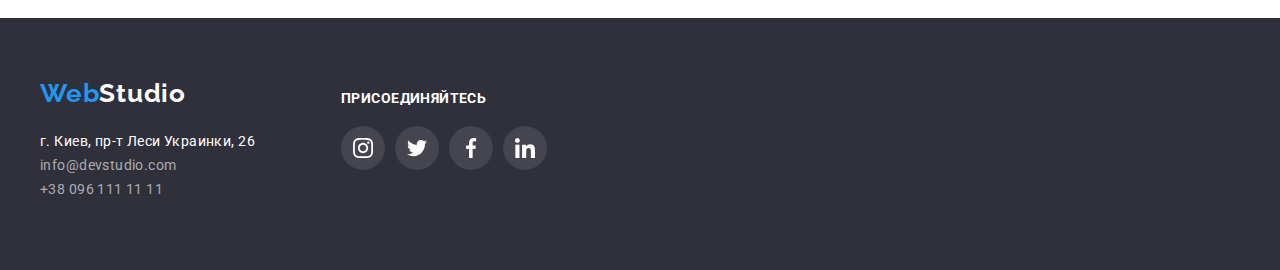
==== commit 7bbf92bc: "исправляет шрифты + переходы между страницами" ====
--- a/portfolio.html
+++ b/portfolio.html
@@ -28,11 +28,11 @@
                 <a class="logo" href="#" lang="en"><span>Web</span>Studio</a>
                 <ul class="navigation-list">
                     <li class="item">
-                        <a class="link-active" href="#">Студия</a>
-                    </li>
-    
-                    <li class="item">
-                        <a class="link" href="./portfolio.html">Портфолио</a>
+                        <a class="link" href="./index.html">Студия</a>
+                    </li>
+    
+                    <li class="item">
+                        <a class="link-active" href="">Портфолио</a>
                     </li>
     
                     <li class="item">
@@ -41,11 +41,19 @@
                 </ul>
     
                 <div class="email-box">
-                    <a class="email-link" href="">info@devstudio.com</a>
+                    <a class="email-link" href="">
+                        <svg class="email-icon" width="16" height="12">
+                            <use href="./images/sprite.svg#icon-email-icon"></use>
+                        </svg>info@devstudio.com
+                    </a>
                 </div>
     
                 <div class="phone-box">
-                    <a class="phone-link" href="">+38 096 111 11 11</a>
+                    <a class="phone-link" href="">
+                        <svg class="phone-icon" width="10" height="16">
+                            <use href="./images/sprite.svg#icon-phone-icon"></use>
+                        </svg>+38 096 111 11 11
+                    </a>
                 </div>
             </div>
         </div>
--- a/css/styles.css
+++ b/css/styles.css
@@ -70,7 +70,7 @@
 
 .header .navigation-list {
   display:flex;
-  padding: 32px 0px 32px 0px;
+  padding: 0px;
   margin: 0px 305px 0px 93px;
 }
 
@@ -107,8 +107,9 @@
   width: 161px;
   height: 16px;
   margin: 0px 30px 0px 0px;
-  padding: 32px 0px 32px 0px;
-  align-items: center;
+  padding: 0px;
+  align-items: center;
+  justify-content: space-between;
 } 
 
 .email-box .email-link {
@@ -121,15 +122,13 @@
   color: #757575;
   margin: 0px;
   padding: 0px;
-}
-
-.email-box .email-link::before {
-  display:inline-block;
-  content: "";
-  width: 16px;
-  height: 12px;
-  margin-right: 2px;
-  background-image: url("../images/main/header/envelope.svg")
+  width: 161px;
+}
+
+.email-box .email-icon {
+  display: inline-block;
+  margin: 0px 10px 0px 0px;
+  fill: var(--other-text-color);
 }
 
 .email-box .email-link:hover,
@@ -137,12 +136,19 @@
   color: var(--primary-text-color); 
 }
 
+.email-box .email-link:hover .email-icon,
+.email-box .email-link:focus .email-icon {
+  fill: var(--primary-text-color);
+}
+
+
 .header .phone-box {
   display: flex;
   width: 142px;
   height: 16px;
   margin: 0px;
-  padding: 32px 15px 32px 0px;
+  padding: 0px;
+  justify-content: space-between;
   align-items: center;
 }
 
@@ -153,21 +159,24 @@
   font-size: 14px;
   line-height: 16px;
   letter-spacing: 0.02em;
+  width: 142px;
   color: #757575;
 }
 
-.phone-box .phone-link::before {
-  display:inline-block;
-  content: "";
-  width: 10px;
-  height: 16px;
-  margin-right: 10px;
-  background-image: url("../images/sprite.svg#icon-phone-icon")
+.phone-box .phone-icon {
+  display: inline-block;
+  margin: 0px 10px 0px 0px;
+  fill: var(--other-text-color);
 }
 
 .phone-box .phone-link:hover,
 .phone-box .phone-link:focus {
   color: var(--primary-text-color); 
+}
+
+.phone-box .phone-link:hover .phone-icon,
+.phone-box .phone-link:focus .phone-icon {
+  fill: var(--primary-text-color); 
 }
 
 .tagline {
@@ -196,7 +205,6 @@
   font-weight: 900;
   font-size: 44px;
   line-height: 60px;
-  /* or 136% */
   text-align: center;
   letter-spacing: 0.06em;
   text-transform: uppercase;
@@ -593,9 +601,9 @@
 }
 
 .footer .social-icon {
-   width: 20px;
-   height: 20px;
-   fill: #ffffff;
+  width: 20px;
+  height: 20px;
+  fill: #ffffff;
 }
 
 .body {
@@ -619,8 +627,6 @@
   font-weight: 500;
   font-size: 16px;
   line-height: 26px;
-  /* identical to box height, or 162% */
-  
   text-align: center;
   vertical-align: Top;
   letter-spacing: 3%
@@ -639,19 +645,6 @@
   color: #ffffff;
 }
 
-
-
-
-
-
-
-
-
-
-
-
-
-
 .gallary .portfolio-box {
   margin-right: auto;
   margin-left: auto;
@@ -700,18 +693,16 @@
   font-weight: bold;
   font-size: 18px;
   line-height: 36px;
-  /* identical to box height, or 200% */
   letter-spacing: 0.06em;
   color: var(--secondary-text-color);
 }
 
-.list-portfolio .project-title {
+.portfolio-list .project-title {
   font-family: "Roboto", sans-serif;
   font-style: normal;
   font-weight: normal;
   font-size: 16px;
   line-height: 30px;
-  /* identical to box height, or 187% */
   letter-spacing: 0.03em;
   color: var(--other-text-color);
 }
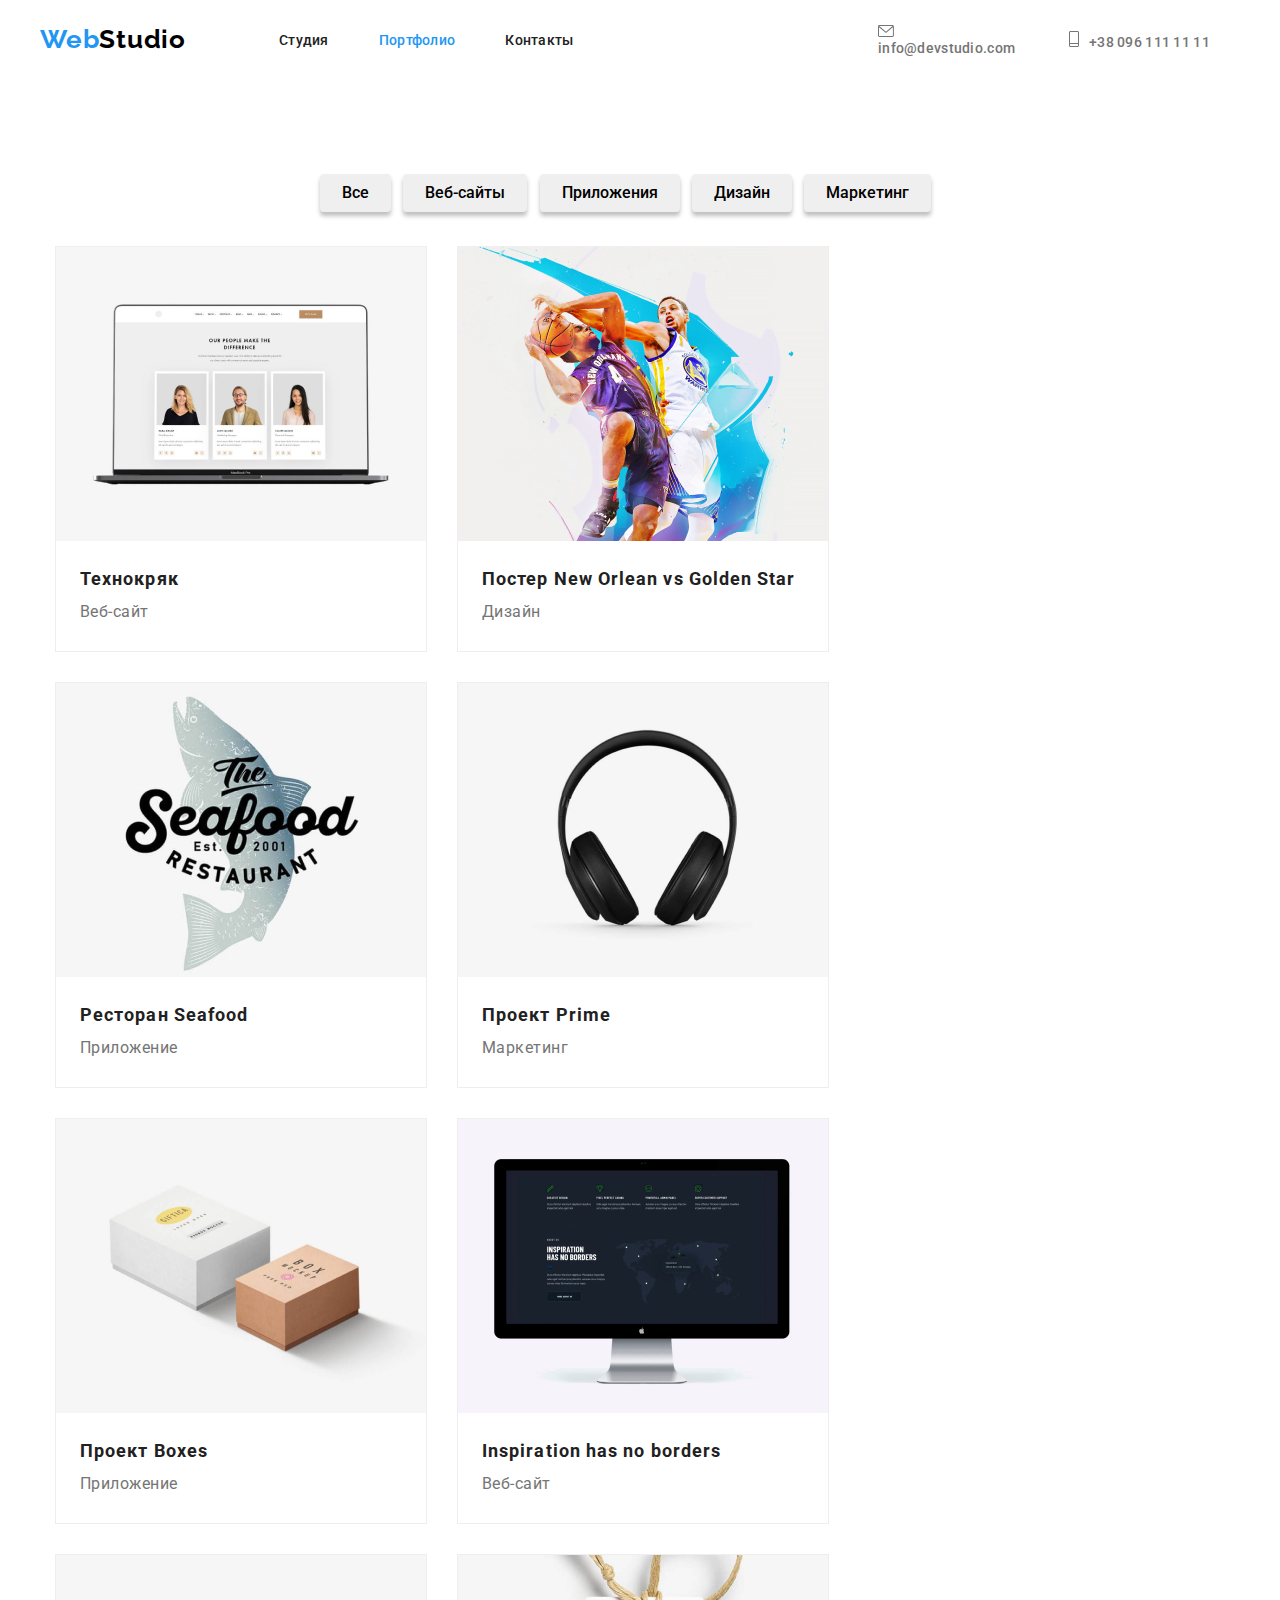
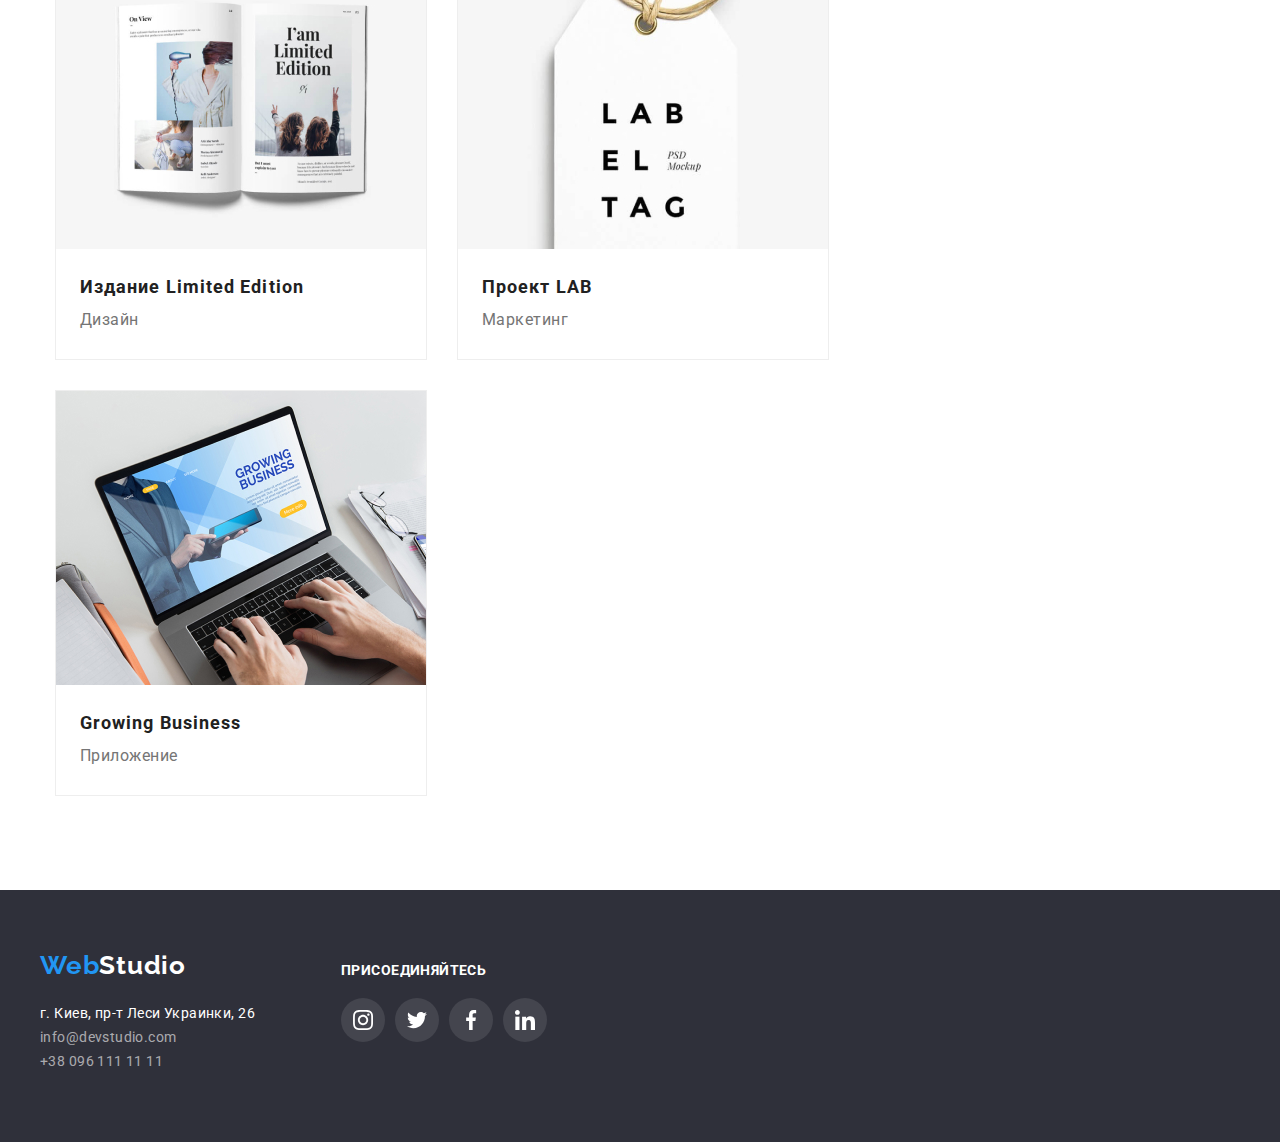
==== commit f8b05850: "финальная дз04" ====
--- a/portfolio.html
+++ b/portfolio.html
@@ -4,6 +4,9 @@
     <meta charset="UTF-8">
     <meta name="viewport" content="width=device-width, initial-scale=1.0">
     <title lang="en">Portfolio</title>
+    <link rel="stylesheet" href="https://cdnjs.cloudflare.com/ajax/libs/modern-normalize/1.0.0/modern-normalize.min.css"
+            integrity="sha512-ISS7cAi1PEhQ8jnbJpJZMd29NlhNj4AWYyLOSp2CE/CsHxTCu+r+t0D2yoJudVrd0/8fTVPUVDzY5Tvli75u/g=="
+            crossorigin="anonymous" />      
     <link rel="preconnect" href="https://fonts.gstatic.com" />
     <link href="https://fonts.googleapis.com/css2?family=Raleway:wght@700&family=Roboto:wght@400;500;900&display=swap"
         rel="stylesheet">
@@ -78,7 +81,7 @@
                     <button class="filter inline-block" type="button">Маркетинг</button>
                 </li>
             </ul> 
-            
+           
             <div class="portfolio-box">
                 <ul class="portfolio-list">
                     <li class="item">
--- a/css/styles.css
+++ b/css/styles.css
@@ -37,6 +37,7 @@
   
 .body {
   margin: 0px;
+  padding: 0px;
 }
 
 .container {
@@ -53,25 +54,29 @@
 
 .header .header-menu {
   display: flex;
+  width: 1170px;
   align-items: center;
 }
 
 .header .logo {
   display: inline-block;
-  padding: 24px 0px 25px 15px;
+  padding: 24px 0px 25px 0px;
   font-family: "Raleway", sans-serif;
   font-style: normal;
   font-weight: bold;
   font-size: 26px;
   line-height: 31px;
   letter-spacing: 0.03em;
+  border: 0px;
   color: #000000;
 }
 
 .header .navigation-list {
   display:flex;
+  width: 294px;
   padding: 0px;
   margin: 0px 305px 0px 93px;
+  border: 0px;
 }
 
 .navigation-list .item:not(:last-child) {
@@ -108,6 +113,7 @@
   height: 16px;
   margin: 0px 30px 0px 0px;
   padding: 0px;
+  border: 0px;
   align-items: center;
   justify-content: space-between;
 } 
@@ -148,6 +154,7 @@
   height: 16px;
   margin: 0px;
   padding: 0px;
+  border: 0px;
   justify-content: space-between;
   align-items: center;
 }
@@ -606,12 +613,9 @@
   fill: #ffffff;
 }
 
-.body {
-  margin: 0px;
-}
-
 .gallary .filter-list {
   display: flex;
+  width: 611px;
   margin: 94px 309px 34px 280px;
   justify-content: space-between;
   border: 0px;
@@ -646,33 +650,33 @@
 }
 
 .gallary .portfolio-box {
+  width: 1170px;
   margin-right: auto;
   margin-left: auto;
-  margin-bottom: 94px;
-}
-
-.portfolio-box .portfolio-list{
+  padding-bottom: 94px;
+}
+
+.portfolio-box .portfolio-list {
+  display: flex;
   margin: 0px;
   padding: 0px;
-  list-style: none;
-  display: flex;
   flex-wrap: wrap;
   margin-top: -30px;
   margin-left: -30px;
 }
 
 .portfolio-box .item {
-  flex-basis: calc(100/3 - 36px);
-  margin-left: 30px;
-  margin-top: 30px;
-  margin-right: 0px;
+  flex-basis: calc(100% / 3 - 36px);
+  margin: 30px 0px 0px 30px;
   border: 1px solid #eeeeee;
-}
-
-.portfolio-box .link {
-  display: inline-block;
   width: 370px;
   height: 404px;
+}
+
+.portfolio-box .link {
+  display: inline-block;
+  width: 372px;
+  height: 406px;
   box-shadow: none;
 }
 
@@ -681,10 +685,14 @@
   box-shadow:  1px 1px rgba(0, 0, 0, 0.12), 0px 4px 4px rgba(0, 0, 0, 0.06), 1px 4px 6px rgba(0, 0, 0, 0.16);
 }
 
+.portfolio-box .link:hover .project-name,
+.portfolio-box .link:focus .project-name {
+  text-shadow: 0px 4px 4px rgba(0, 0, 0, 0.25);
+}
+
 .portfolio-list .title-box {
-  width: 322px;
-  height: 70px;
   padding: 20px 24px;
+  border: 0px;
 }
 
 .portfolio-list .project-name {
@@ -694,7 +702,7 @@
   font-size: 18px;
   line-height: 36px;
   letter-spacing: 0.06em;
-  color: var(--secondary-text-color);
+  color: #212121;
 }
 
 .portfolio-list .project-title {
@@ -704,5 +712,5 @@
   font-size: 16px;
   line-height: 30px;
   letter-spacing: 0.03em;
-  color: var(--other-text-color);
-}
+  color: #757575;
+}
